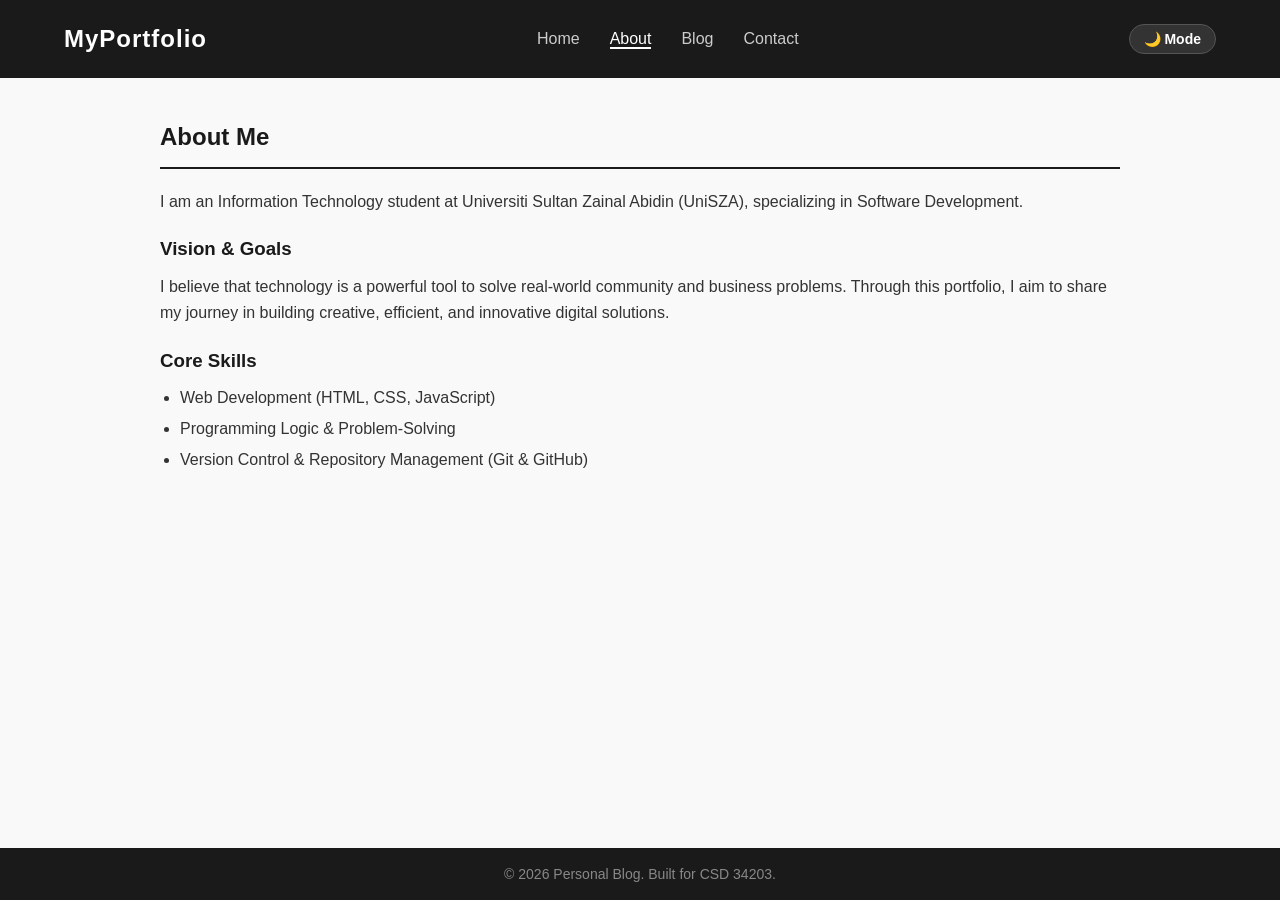
==== about.html @ 5fb0057e "Align about page theme toggle button ID with dynamic data-theme logic" ====
<!DOCTYPE html>
<html lang="en">
<head>
    <meta charset="UTF-8">
    <meta name="viewport" content="width=device-width, initial-scale=1.0">
    <title>About Me | Personal Blog</title>
    <link rel="stylesheet" href="style.css">
</head>
<body>

    <header>
        <nav class="navbar">
            <div class="logo">MyPortfolio</div>
            <ul class="nav-links">
                <li><a href="index.html">Home</a></li>
                <li><a href="about.html" class="active">About</a></li>
                <li><a href="blog.html">Blog</a></li>
                <li><a href="contact.html">Contact</a></li>
            </ul>
            <button id="theme-toggle" class="toggle-btn" aria-label="Toggle Dark Mode">🌙 Mode</button>
        </nav>
    </header>

    <main class="container">
        <section class="about-section">
            <h2>About Me</h2>
            <p>I am an Information Technology student at Universiti Sultan Zainal Abidin (UniSZA), specializing in Software Development.</p>
            
            <h3>Vision & Goals</h3>
            <p>I believe that technology is a powerful tool to solve real-world community and business problems. Through this portfolio, I aim to share my journey in building creative, efficient, and innovative digital solutions.</p>

            <h3>Core Skills</h3>
            <ul class="skills-list">
                <li>Web Development (HTML, CSS, JavaScript)</li>
                <li>Programming Logic & Problem-Solving</li>
                <li>Version Control & Repository Management (Git & GitHub)</li>
            </ul>
        </section>
    </main>

    <footer>
        <p>&copy; 2026 Personal Blog. Built for CSD 34203.</p>
    </footer>

    <script src="script.js"></script>
</body>
</html>
---- style.css ----
/* ==========================================
   0. TETAPAN UNTUK STRUKTUR TEMA (DATA-THEME)
   ========================================== */
:root {
    --bg-color: #f9f9f9;
    --text-color: #333333;
    --card-bg: #ffffff;
    --heading-color: #1a1a1a;
    --border-color: #1a1a1a;
}

/* Penukaran warna apabila data-theme="dark" aktif */
[data-theme="dark"] {
    --bg-color: #121212;
    --text-color: #e0e0e0;
    --card-bg: #1e1e1e;
    --heading-color: #ffffff;
    --border-color: #ffffff;
}

/* ==========================================
   1. UNIVERSAL & BASE STYLES
   ========================================== */
* {
    margin: 0;
    padding: 0;
    box-sizing: border-box;
    font-family: 'Segoe UI', Tahoma, Geneva, Verdana, sans-serif;
}

body {
    background-color: var(--bg-color);
    color: var(--text-color);
    line-height: 1.6;
    transition: background-color 0.3s, color 0.3s;
}

/* ==========================================
   2. NAVIGATION BAR
   ========================================== */
.navbar {
    display: flex;
    justify-content: space-between;
    align-items: center;
    background-color: #1a1a1a;
    padding: 20px 5%;
    color: white;
}

.navbar .logo {
    font-size: 24px;
    font-weight: bold;
    letter-spacing: 1px;
}

.nav-links {
    list-style: none;
    display: flex;
    align-items: center;
}

.nav-links li {
    margin: 0 15px;
}

.nav-links a {
    color: #ccc;
    text-decoration: none;
    font-size: 16px;
    transition: color 0.3s;
}

.nav-links a:hover, .nav-links a.active {
    color: #ffffff;
    border-bottom: 2px solid #ffffff;
}

/* Gaya Butang Toggle Pilihan Anda */
.toggle-btn {
    background: #333;
    color: #fff;
    border: 1px solid #555;
    padding: 6px 14px;
    border-radius: 20px;
    cursor: pointer;
    font-size: 14px;
    font-weight: 600;
    transition: all 0.3s ease;
}

[data-theme="dark"] .toggle-btn {
    background: #ffffff;
    color: #1a1a1a;
    border-color: #ffffff;
}

/* ==========================================
   3. HERO SECTION (HOME PAGE)
   ========================================== */
.hero-section {
    height: 80vh;
    display: flex;
    justify-content: center;
    align-items: center;
    text-align: center;
    background: linear-gradient(rgba(0,0,0,0.5), rgba(0,0,0,0.5)), url('images/background.png') no-repeat center center/cover;
    color: white;
    padding: 0 20px;
}

.hero-content h1 {
    font-size: 40px;
    margin-bottom: 20px;
}

.hero-content p {
    font-size: 18px;
    margin-bottom: 30px;
}

.btn {
    display: inline-block;
    background-color: #ffffff;
    color: #1a1a1a;
    padding: 10px 25px;
    text-decoration: none;
    font-weight: bold;
    border-radius: 5px;
    transition: background 0.3s;
}

.btn:hover {
    background-color: #ddd;
}

/* ==========================================
   4. GENERAL CONTENT LAYOUT (About, Blog, Contact)
   ========================================== */
.container {
    max-width: 1000px;
    margin: 40px auto;
    padding: 0 20px 120px 20px;
}

h2 {
    margin-bottom: 20px;
    color: var(--heading-color);
    border-bottom: 2px solid var(--border-color);
    padding-bottom: 10px;
    transition: border-color 0.3s, color 0.3s;
}

h3 {
    margin: 20px 0 10px 0;
    color: var(--heading-color);
}

/* Gaya Halaman About */
.skills-list {
    margin-left: 20px;
    margin-top: 10px;
}

.skills-list li {
    margin-bottom: 5px;
}

/* Gaya Halaman Blog */
.blog-grid {
    display: grid;
    grid-template-columns: repeat(auto-fit, minmax(300px, 1fr));
    gap: 20px;
    margin-top: 20px;
}

.blog-card {
    background: var(--card-bg);
    padding: 20px;
    border-radius: 8px;
    box-shadow: 0 2px 5px rgba(0,0,0,0.1);
    transition: background-color 0.3s;
}

.blog-card .date {
    font-size: 12px;
    color: #888;
    margin-bottom: 10px;
}

/* Gaya Halaman Contact */
.contact-form {
    background: var(--card-bg);
    padding: 30px;
    border-radius: 8px;
    box-shadow: 0 2px 5px rgba(0,0,0,0.1);
    margin-top: 20px;
    transition: background-color 0.3s;
}

.form-group {
    margin-bottom: 15px;
}

.form-group label {
    display: block;
    margin-bottom: 5px;
    font-weight: bold;
    color: var(--text-color);
}

.form-group input, .form-group textarea {
    width: 100%;
    padding: 10px;
    border: 1px solid #ccc;
    border-radius: 4px;
    background-color: var(--bg-color);
    color: var(--text-color);
    transition: background-color 0.3s, color 0.3s;
}

.submit-btn {
    background-color: #1a1a1a;
    color: white;
    padding: 10px 20px;
    border: none;
    border-radius: 4px;
    cursor: pointer;
    font-weight: bold;
    transition: background 0.3s;
}

[data-theme="dark"] .submit-btn {
    background-color: #ffffff;
    color: #1a1a1a;
}

.submit-btn:hover {
    background-color: #333;
}

[data-theme="dark"] .submit-btn:hover {
    background-color: #ddd;
}

/* ==========================================
   5. FOOTER STYLES
   ========================================== */
footer {
    background-color: #1a1a1a;
    color: #888;
    text-align: center;
    padding: 15px;
    font-size: 14px;
    position: fixed;
    bottom: 0;
    width: 100%;
}

/* ==========================================
   6. MOBILE RESPONSIVE MEDIA QUERIES
   ========================================== */
@media (max-width: 768px) {
    .navbar {
        flex-direction: column;
        padding: 15px 20px;
    }

    .navbar .logo {
        margin-bottom: 12px;
    }

    .nav-links {
        width: 100%;
        justify-content: space-around;
        padding-left: 0;
        margin-bottom: 12px;
    }

    .nav-links li {
        margin: 0;
    }

    .hero-content h1 {
        font-size: 28px;
    }

    .hero-content p {
        font-size: 15px;
    }
    
    footer {
        position: relative;
        margin-top: 40px;
    }
    
    .container {
        padding-bottom: 40px;
        margin: 20px auto;
    }
}
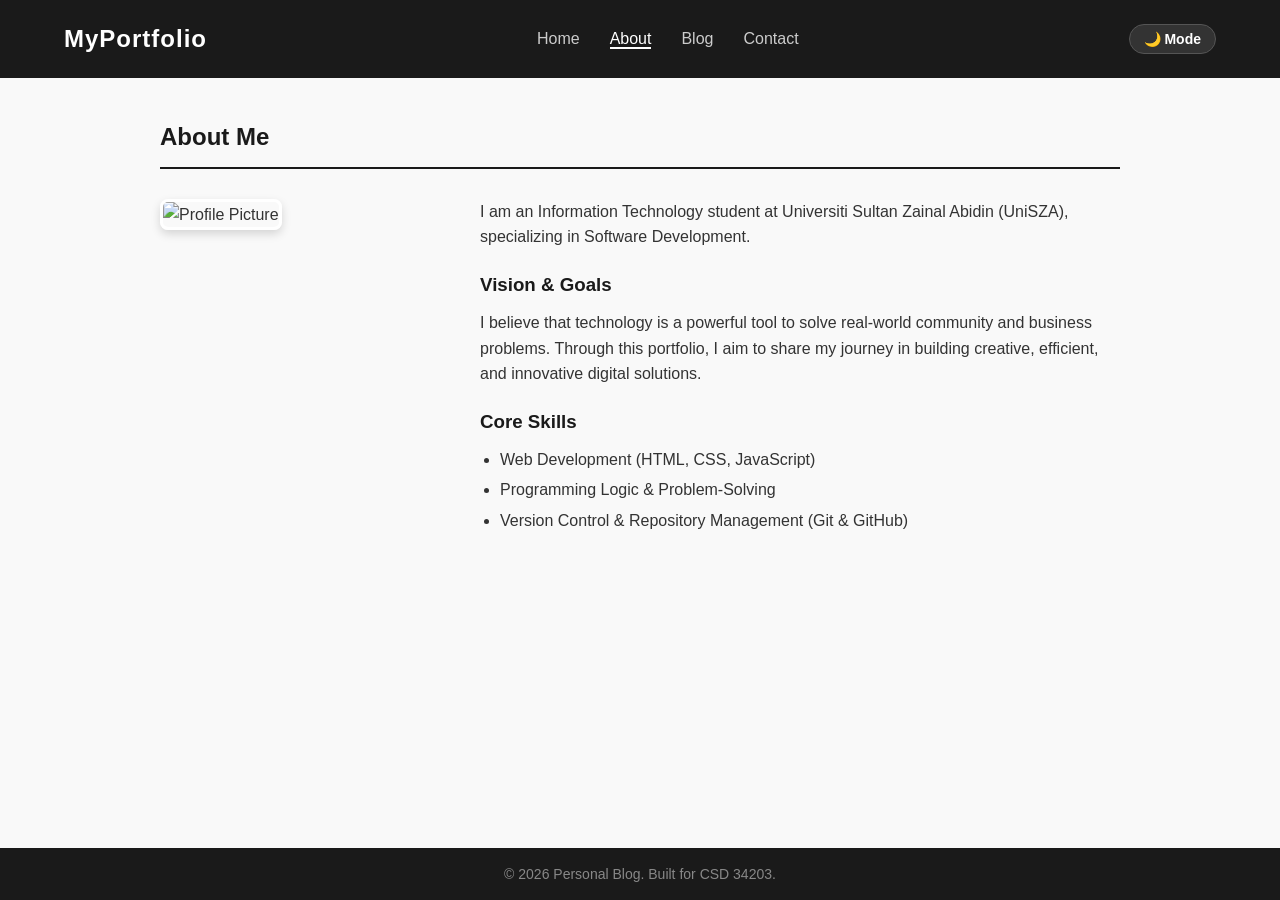
==== commit 611085cc: "update" ====
--- a/about.html
+++ b/about.html
@@ -24,17 +24,28 @@
     <main class="container">
         <section class="about-section">
             <h2>About Me</h2>
-            <p>I am an Information Technology student at Universiti Sultan Zainal Abidin (UniSZA), specializing in Software Development.</p>
             
-            <h3>Vision & Goals</h3>
-            <p>I believe that technology is a powerful tool to solve real-world community and business problems. Through this portfolio, I aim to share my journey in building creative, efficient, and innovative digital solutions.</p>
+            <div class="about-content-wrapper">
+                
+                <div class="about-profile-pic">
+                    <img src="images/profile.png" alt="Profile Picture">
+                </div>
+                
+                <div class="about-text">
+                    <p>I am an Information Technology student at Universiti Sultan Zainal Abidin (UniSZA), specializing in Software Development.</p>
+                    
+                    <h3>Vision & Goals</h3>
+                    <p>I believe that technology is a powerful tool to solve real-world community and business problems. Through this portfolio, I aim to share my journey in building creative, efficient, and innovative digital solutions.</p>
 
-            <h3>Core Skills</h3>
-            <ul class="skills-list">
-                <li>Web Development (HTML, CSS, JavaScript)</li>
-                <li>Programming Logic & Problem-Solving</li>
-                <li>Version Control & Repository Management (Git & GitHub)</li>
-            </ul>
+                    <h3>Core Skills</h3>
+                    <ul class="skills-list">
+                        <li>Web Development (HTML, CSS, JavaScript)</li>
+                        <li>Programming Logic & Problem-Solving</li>
+                        <li>Version Control & Repository Management (Git & GitHub)</li>
+                    </ul>
+                </div>
+                
+            </div>
         </section>
     </main>
 
--- a/style.css
+++ b/style.css
@@ -75,7 +75,7 @@
     border-bottom: 2px solid #ffffff;
 }
 
-/* Gaya Butang Toggle Pilihan Anda */
+/* Gaya Butang Toggle */
 .toggle-btn {
     background: #333;
     color: #fff;
@@ -155,7 +155,37 @@
     color: var(--heading-color);
 }
 
-/* Gaya Halaman About */
+/* KEMAS KINI: Gaya Halaman About (Susunan Flexbox & Gambar) */
+.about-content-wrapper {
+    display: flex;
+    gap: 40px;
+    align-items: flex-start;
+    margin-top: 30px;
+}
+
+.about-profile-pic {
+    flex: 1;
+    max-width: 280px;
+}
+
+.about-profile-pic img {
+    width: 100%;
+    height: auto;
+    border-radius: 8px;
+    box-shadow: 0 4px 10px rgba(0,0,0,0.15);
+    border: 3px solid var(--card-bg); /* Bingkai bertukar mengikut tema */
+    object-fit: cover;
+    transition: transform 0.3s ease, border-color 0.3s;
+}
+
+.about-profile-pic img:hover {
+    transform: scale(1.02);
+}
+
+.about-text {
+    flex: 2;
+}
+
 .skills-list {
     margin-left: 20px;
     margin-top: 10px;
@@ -262,39 +292,4 @@
 @media (max-width: 768px) {
     .navbar {
         flex-direction: column;
-        padding: 15px 20px;
-    }
-
-    .navbar .logo {
-        margin-bottom: 12px;
-    }
-
-    .nav-links {
-        width: 100%;
-        justify-content: space-around;
-        padding-left: 0;
-        margin-bottom: 12px;
-    }
-
-    .nav-links li {
-        margin: 0;
-    }
-
-    .hero-content h1 {
-        font-size: 28px;
-    }
-
-    .hero-content p {
-        font-size: 15px;
-    }
-    
-    footer {
-        position: relative;
-        margin-top: 40px;
-    }
-    
-    .container {
-        padding-bottom: 40px;
-        margin: 20px auto;
-    }
-}+        padding: 15px
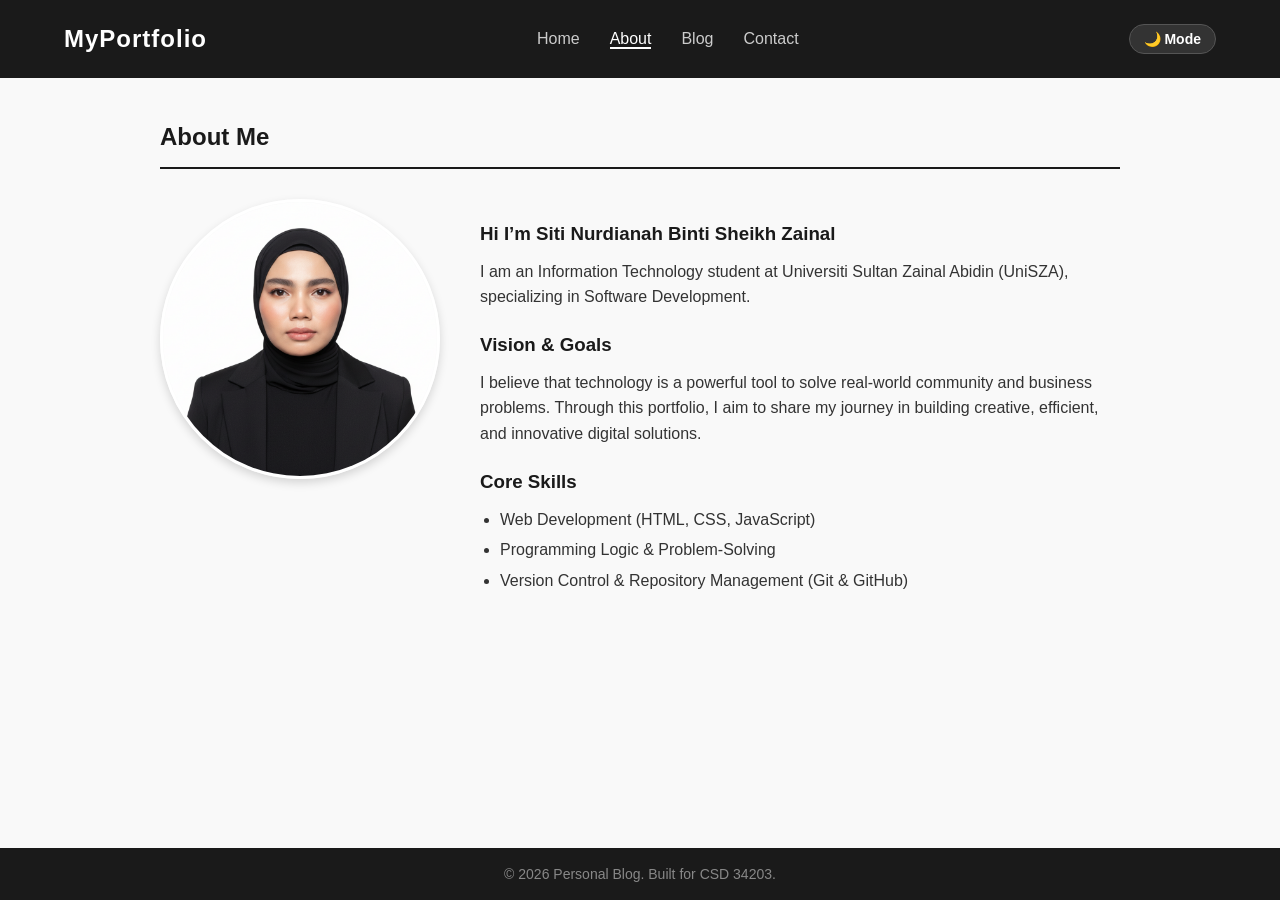
==== commit 734bfde8: "update about" ====
--- a/about.html
+++ b/about.html
@@ -32,6 +32,7 @@
                 </div>
                 
                 <div class="about-text">
+                    <h3>Hi  I’m Siti Nurdianah Binti Sheikh Zainal</h3>
                     <p>I am an Information Technology student at Universiti Sultan Zainal Abidin (UniSZA), specializing in Software Development.</p>
                     
                     <h3>Vision & Goals</h3>
--- a/style.css
+++ b/style.css
@@ -155,7 +155,7 @@
     color: var(--heading-color);
 }
 
-/* KEMAS KINI: Gaya Halaman About (Susunan Flexbox & Gambar) */
+/* KEMAS KINI: Gaya Halaman About (Susunan Flexbox & Gambar Bulat) */
 .about-content-wrapper {
     display: flex;
     gap: 40px;
@@ -170,11 +170,11 @@
 
 .about-profile-pic img {
     width: 100%;
-    height: auto;
-    border-radius: 8px;
+    aspect-ratio: 1 / 1; /* Mengekalkan nisbah kotak sekata */
+    border-radius: 50%;   /* Mengubah imej menjadi bentuk bulatan (Circle) */
     box-shadow: 0 4px 10px rgba(0,0,0,0.15);
-    border: 3px solid var(--card-bg); /* Bingkai bertukar mengikut tema */
-    object-fit: cover;
+    border: 3px solid var(--card-bg); /* Bingkai dinamik mengikut tema */
+    object-fit: cover;   /* Mengelakkan gambar muka menjadi penyek */
     transition: transform 0.3s ease, border-color 0.3s;
 }
 
@@ -287,9 +287,58 @@
 }
 
 /* ==========================================
-   6. MOBILE RESPONSIVE MEDIA QUERIES
+   6. MOBILE RESPONSIVE MEDIA QUERIES (DIBAIKI)
    ========================================== */
 @media (max-width: 768px) {
     .navbar {
         flex-direction: column;
-        padding: 15px+        padding: 15px 20px;
+    }
+
+    .navbar .logo {
+        margin-bottom: 12px;
+    }
+
+    .nav-links {
+        width: 100%;
+        justify-content: space-around;
+        padding-left: 0;
+        margin-bottom: 12px;
+    }
+
+    .nav-links li {
+        margin: 0;
+    }
+
+    .about-content-wrapper {
+        flex-direction: column;
+        align-items: center;
+        gap: 20px;
+    }
+
+    .about-profile-pic {
+        max-width: 220px;
+    }
+
+    .about-text {
+        width: 100%;
+    }
+
+    .hero-content h1 {
+        font-size: 28px;
+    }
+
+    .hero-content p {
+        font-size: 15px;
+    }
+    
+    footer {
+        position: relative;
+        margin-top: 40px;
+    }
+    
+    .container {
+        padding-bottom: 40px;
+        margin: 20px auto;
+    }
+}
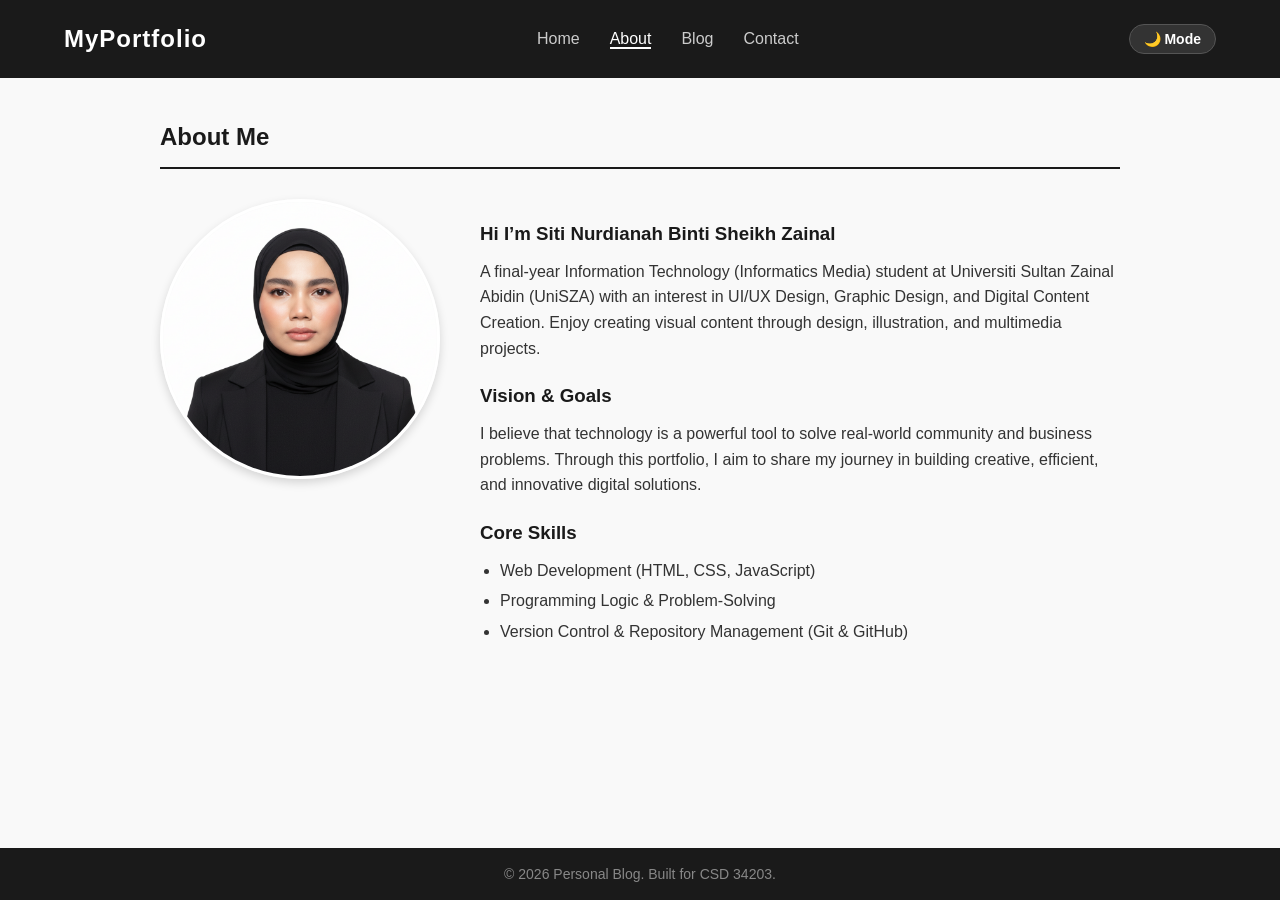
==== commit e88cef85: "new" ====
--- a/about.html
+++ b/about.html
@@ -33,7 +33,7 @@
                 
                 <div class="about-text">
                     <h3>Hi  I’m Siti Nurdianah Binti Sheikh Zainal</h3>
-                    <p>I am an Information Technology student at Universiti Sultan Zainal Abidin (UniSZA), specializing in Software Development.</p>
+                    <p>A final-year Information Technology (Informatics Media) student at Universiti Sultan Zainal Abidin (UniSZA) with an interest in UI/UX Design, Graphic Design, and Digital Content Creation. Enjoy creating visual content through design, illustration, and multimedia projects.</p>
                     
                     <h3>Vision & Goals</h3>
                     <p>I believe that technology is a powerful tool to solve real-world community and business problems. Through this portfolio, I aim to share my journey in building creative, efficient, and innovative digital solutions.</p>
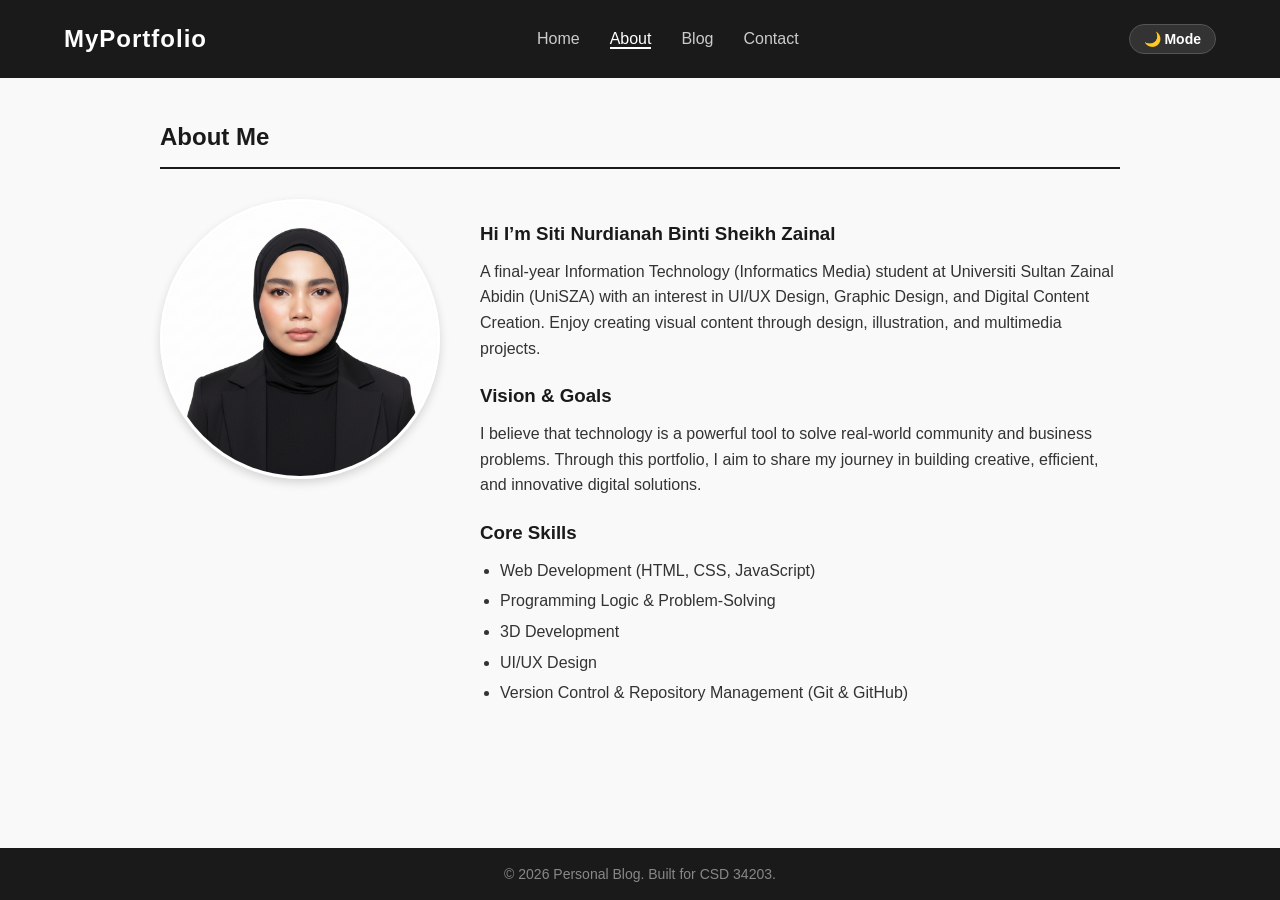
==== commit f1f2c920: "update" ====
--- a/about.html
+++ b/about.html
@@ -42,6 +42,8 @@
                     <ul class="skills-list">
                         <li>Web Development (HTML, CSS, JavaScript)</li>
                         <li>Programming Logic & Problem-Solving</li>
+                        <li>3D Development</li>
+                        <li>UI/UX Design</li>
                         <li>Version Control & Repository Management (Git & GitHub)</li>
                     </ul>
                 </div>
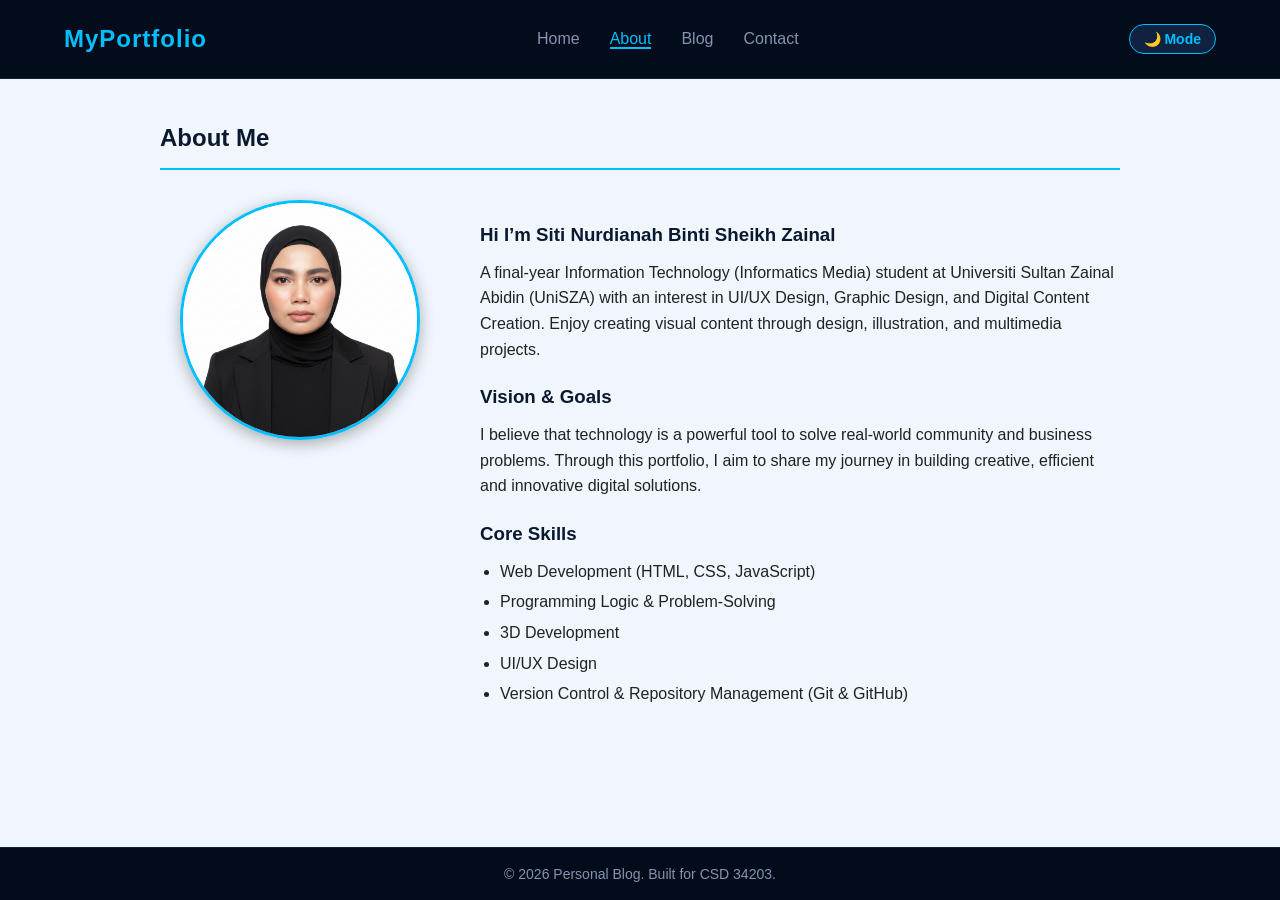
==== commit cea33bbb: "update coding" ====
--- a/about.html
+++ b/about.html
@@ -36,7 +36,7 @@
                     <p>A final-year Information Technology (Informatics Media) student at Universiti Sultan Zainal Abidin (UniSZA) with an interest in UI/UX Design, Graphic Design, and Digital Content Creation. Enjoy creating visual content through design, illustration, and multimedia projects.</p>
                     
                     <h3>Vision & Goals</h3>
-                    <p>I believe that technology is a powerful tool to solve real-world community and business problems. Through this portfolio, I aim to share my journey in building creative, efficient, and innovative digital solutions.</p>
+                    <p>I believe that technology is a powerful tool to solve real-world community and business problems. Through this portfolio, I aim to share my journey in building creative, efficient and innovative digital solutions.</p>
 
                     <h3>Core Skills</h3>
                     <ul class="skills-list">
--- a/style.css
+++ b/style.css
@@ -2,20 +2,21 @@
    0. TETAPAN UNTUK STRUKTUR TEMA (DATA-THEME)
    ========================================== */
 :root {
-    --bg-color: #f9f9f9;
-    --text-color: #333333;
+    /* DEFAULT (LIGHT MODE) - Ditukar kepada gandingan Sky Blue & Terang */
+    --bg-color: #f0f6fc;
+    --text-color: #1f2328;
     --card-bg: #ffffff;
-    --heading-color: #1a1a1a;
-    --border-color: #1a1a1a;
-}
-
-/* Penukaran warna apabila data-theme="dark" aktif */
+    --heading-color: #0a192f;
+    --border-color: #00bfff;
+}
+
+/* Penukaran warna apabila data-theme="dark" aktif (DARK BLUE & SKY BLUE) */
 [data-theme="dark"] {
-    --bg-color: #121212;
-    --text-color: #e0e0e0;
-    --card-bg: #1e1e1e;
-    --heading-color: #ffffff;
-    --border-color: #ffffff;
+    --bg-color: #0a192f;       /* Biru Gelap (Deep Navy) */
+    --text-color: #e2e8f0;     /* Putih lembut kebiruan */
+    --card-bg: #112240;        /* Biru Sederhana untuk kad & borang */
+    --heading-color: #ffffff;  /* Putih bersih */
+    --border-color: #00bfff;   /* Sky Blue */
 }
 
 /* ==========================================
@@ -36,21 +37,23 @@
 }
 
 /* ==========================================
-   2. NAVIGATION BAR
+   2. NAVIGATION BAR (Kini Berlatarkan Biru Sangat Gelap)
    ========================================== */
 .navbar {
     display: flex;
     justify-content: space-between;
     align-items: center;
-    background-color: #1a1a1a;
+    background-color: #020c1b; /* Biru Tersangat Gelap */
     padding: 20px 5%;
     color: white;
+    border-bottom: 1px solid #112240;
 }
 
 .navbar .logo {
     font-size: 24px;
     font-weight: bold;
     letter-spacing: 1px;
+    color: #00bfff; /* Logo sentiasa Sky Blue */
 }
 
 .nav-links {
@@ -64,22 +67,22 @@
 }
 
 .nav-links a {
-    color: #ccc;
+    color: #8892b0;
     text-decoration: none;
     font-size: 16px;
     transition: color 0.3s;
 }
 
 .nav-links a:hover, .nav-links a.active {
-    color: #ffffff;
-    border-bottom: 2px solid #ffffff;
+    color: #00bfff; /* Hover bertukar ke Sky Blue */
+    border-bottom: 2px solid #00bfff;
 }
 
 /* Gaya Butang Toggle */
 .toggle-btn {
-    background: #333;
-    color: #fff;
-    border: 1px solid #555;
+    background: #112240;
+    color: #00bfff;
+    border: 1px solid #00bfff;
     padding: 6px 14px;
     border-radius: 20px;
     cursor: pointer;
@@ -89,9 +92,9 @@
 }
 
 [data-theme="dark"] .toggle-btn {
-    background: #ffffff;
-    color: #1a1a1a;
-    border-color: #ffffff;
+    background: #00bfff;
+    color: #020c1b;
+    border-color: #00bfff;
 }
 
 /* ==========================================
@@ -103,7 +106,7 @@
     justify-content: center;
     align-items: center;
     text-align: center;
-    background: linear-gradient(rgba(0,0,0,0.5), rgba(0,0,0,0.5)), url('images/background.png') no-repeat center center/cover;
+    background: linear-gradient(rgba(2, 12, 27, 0.7), rgba(10, 25, 47, 0.7)), url('images/background.png') no-repeat center center/cover;
     color: white;
     padding: 0 20px;
 }
@@ -111,17 +114,19 @@
 .hero-content h1 {
     font-size: 40px;
     margin-bottom: 20px;
+    color: #ffffff;
 }
 
 .hero-content p {
     font-size: 18px;
     margin-bottom: 30px;
+    color: #8892b0;
 }
 
 .btn {
     display: inline-block;
-    background-color: #ffffff;
-    color: #1a1a1a;
+    background-color: #00bfff; /* Butang Utama Sky Blue */
+    color: #020c1b;
     padding: 10px 25px;
     text-decoration: none;
     font-weight: bold;
@@ -130,7 +135,7 @@
 }
 
 .btn:hover {
-    background-color: #ddd;
+    background-color: #90e0ef; /* Sky Blue lebih cair semasa hover */
 }
 
 /* ==========================================
@@ -155,7 +160,7 @@
     color: var(--heading-color);
 }
 
-/* KEMAS KINI: Gaya Halaman About (Susunan Flexbox & Gambar Bulat) */
+/* Gaya Halaman About */
 .about-content-wrapper {
     display: flex;
     gap: 40px;
@@ -169,17 +174,19 @@
 }
 
 .about-profile-pic img {
-    width: 100%;
-    aspect-ratio: 1 / 1; /* Mengekalkan nisbah kotak sekata */
-    border-radius: 50%;   /* Mengubah imej menjadi bentuk bulatan (Circle) */
-    box-shadow: 0 4px 10px rgba(0,0,0,0.15);
-    border: 3px solid var(--card-bg); /* Bingkai dinamik mengikut tema */
-    object-fit: cover;   /* Mengelakkan gambar muka menjadi penyek */
+    width: 240px;          
+    height: 240px;         
+    border-radius: 50%;    
+    display: block;
+    margin: 0 auto;        
+    box-shadow: 0 4px 15px rgba(0, 0, 0, 0.3);
+    border: 3px solid var(--border-color); /* Sempadan Bulatan Menggunakan Sky Blue */
+    object-fit: cover;     
     transition: transform 0.3s ease, border-color 0.3s;
 }
 
 .about-profile-pic img:hover {
-    transform: scale(1.02);
+    transform: scale(1.04);
 }
 
 .about-text {
@@ -195,34 +202,291 @@
     margin-bottom: 5px;
 }
 
-/* Gaya Halaman Blog */
+/* ==========================================
+   GAYA HALAMAN BLOG (ACCORDION REKA BENTUK DARK BLUE & SKY BLUE)
+   ========================================== */
+
+/* Struktur Utama Kotak Accordion */
+.portfolio-accordion {
+    background: #112240; /* Sesuai dengan var(--card-bg) dalam Dark Mode */
+    border: 1px solid #233554;
+    border-radius: 8px;
+    margin-bottom: 20px;
+    overflow: hidden;
+    color: #ffffff;
+    box-shadow: 0 4px 15px rgba(0, 0, 0, 0.2);
+}
+
+/* Menghilangkan penanda segi tiga asal HTML */
+.portfolio-accordion summary::-webkit-details-marker {
+    display: none;
+}
+.portfolio-accordion summary {
+    list-style: none;
+}
+
+/* Bahagian Atas Kategori Accordion */
+.accordion-header {
+    display: flex;
+    justify-content: space-between;
+    align-items: center;
+    padding: 22px 30px;
+    cursor: pointer;
+    user-select: none;
+    transition: background 0.3s;
+}
+
+.accordion-header:hover {
+    background: #1d335c; /* Biru sedikit terang semasa hover header */
+}
+
+.header-info h3 {
+    margin: 2px 0 !important;
+    font-size: 22px;
+    color: #ffffff !important;
+}
+
+/* Kekal dalam warna Sky Blue (#00bfff) */
+.category-tag {
+    font-size: 11px;
+    letter-spacing: 1.5px;
+    color: #00bfff; 
+    font-weight: bold;
+    text-transform: uppercase;
+}
+
+.click-hint {
+    font-size: 12px;
+    color: #8892b0;
+    margin: 0;
+}
+
+/* Anak panah kekal warna Sky Blue (#00bfff) */
+.arrow-icon {
+    font-size: 14px;
+    color: #00bfff; 
+    transition: transform 0.3s ease;
+}
+
+/* Animasi pusingan anak panah apabila accordion dibuka */
+.portfolio-accordion[open] .arrow-icon {
+    transform: rotate(180deg);
+}
+
+/* Ruangan Kandungan Grid Kad di dalam Accordion */
+.accordion-content {
+    padding: 0 25px 35px 25px;
+    background: #0a192f; /* Berlatarkan Dark Blue Tulen */
+    border-top: 1px solid #233554;
+}
+
 .blog-grid {
     display: grid;
-    grid-template-columns: repeat(auto-fit, minmax(300px, 1fr));
-    gap: 20px;
+    grid-template-columns: repeat(auto-fit, minmax(280px, 1fr));
+    gap: 25px;
+    margin-top: 25px;
+}
+
+/* Reka Bentuk Kad Portfolio Bersama Gambar */
+.blog-card {
+    background: #112240 !important; /* Kad bertukar kepada navy munasabah */
+    border-radius: 8px; 
+    overflow: hidden;
+    box-shadow: 0 4px 10px rgba(0,0,0,0.3);
+    border: 1px solid #233554;
+    display: flex;
+    flex-direction: column;
+    padding: 0 !important; 
+    transition: transform 0.3s ease, box-shadow 0.3s ease !important;
+}
+
+.blog-card:hover {
+    transform: translateY(-5px);
+    box-shadow: 0 8px 20px rgba(0, 191, 255, 0.2); /* Bayang lembut Sky Blue */
+}
+
+/* Kontainer Penampung Imej Kad */
+.card-image {
+    width: 100%;
+    height: 180px; 
+    overflow: hidden;
+    background: #020c1b;
+    border-bottom: 1px solid #233554;
+}
+
+.card-image img {
+    width: 100%;
+    height: 100%;
+    object-fit: cover; 
+    transition: transform 0.5s ease;
+}
+
+.blog-card:hover .card-image img {
+    transform: scale(1.06); 
+}
+
+/* Ruangan Teks Kad */
+.card-text {
+    padding: 18px;
+    display: flex;
+    flex-direction: column;
+    flex-grow: 1;
+}
+
+.card-text h3 {
+    font-size: 16px !important;
+    margin: 0 0 8px 0 !important;
+    color: #ffffff !important;
+}
+
+.card-text .date {
+    font-size: 11px;
+    color: #8892b0;
+    margin-bottom: 10px;
+}
+
+.card-text p {
+    font-size: 13px;
+    color: #ccd6f6;
+    line-height: 1.5;
+}
+
+/* ==========================================
+   GAYA INTERFAS BUTANG VIDEO (WATCH BUTTON)
+   ========================================== */
+.watch-btn {
+    display: inline-flex;
+    align-items: center;
+    gap: 8px;
+    padding: 10px 20px;
+    border: 2px solid #00bfff !important; /* Kemasan sempadan Sky Blue */
+    color: #00bfff !important;            /* Tulisan warna Sky Blue */
+    background: transparent;
+    border-radius: 6px;
+    text-decoration: none;
+    font-weight: bold;
+    font-size: 14px;
+    transition: all 0.3s ease;
+    cursor: pointer;
+    margin-top: auto; /* Memastikan butang rapat ke bawah kad jika ada flex */
+    width: max-content;
+}
+
+.watch-btn:hover {
+    background-color: #00bfff !important;  /* Latar penuh Sky Blue bila dipicit */
+    color: #0a192f !important;            /* Tulisan bertukar jadi Dark Blue */
+}
+
+.watch-btn svg {
+    fill: currentColor; /* Warna ikon SVG akan mengikut warna tulisan secara automatik */
+}
+
+/* ==========================================
+   KEMAS KINI KHAS: PORTFOLIO PRODUKSI 3D (IMEJ & VIDEO BERSAME)
+   ========================================== */
+
+/* Kontainer Imej Kolaj / Model 3D */
+.card-image-prod {
+    width: 100%;
+    height: 180px;
+    overflow: hidden;
+    background: #020c1b;
+    border-bottom: 1px solid #233554;
+}
+
+.card-image-prod img {
+    width: 100%;
+    height: 100%;
+    object-fit: cover;
+}
+
+/* Kontainer Responsif Pemain Video YouTube 16:9 di dalam Grid Kad */
+.card-video-container {
+    position: relative;
+    width: 100%;
+    height: 180px;
+    background: #000;
+    border-bottom: 1px solid #233554;
+}
+
+.card-video-container iframe {
+    position: absolute;
+    top: 0;
+    left: 0;
+    width: 100%;
+    height: 100%;
+    border: none;
+}
+
+/* Butang Tambahan: View in Canva Site */
+.canva-btn {
+    display: inline-flex;
+    align-items: center;
+    gap: 8px;
+    background-color: transparent;
+    color: #00bfff;
+    border: 1px solid #00bfff;
+    padding: 8px 16px;
+    font-size: 13px;
+    font-weight: bold;
+    text-decoration: none;
+    border-radius: 4px;
     margin-top: 20px;
-}
-
-.blog-card {
-    background: var(--card-bg);
-    padding: 20px;
-    border-radius: 8px;
-    box-shadow: 0 2px 5px rgba(0,0,0,0.1);
-    transition: background-color 0.3s;
-}
-
-.blog-card .date {
-    font-size: 12px;
-    color: #888;
-    margin-bottom: 10px;
-}
-
-/* Gaya Halaman Contact */
+    transition: all 0.3s ease;
+    width: max-content;
+}
+
+.canva-btn:hover {
+    background-color: #00bfff;
+    color: #0a192f;
+}
+
+/* Penyelarasan Automatik Warna Tema Terang Sekiranya Dinyahaktif */
+[data-theme="light"] .portfolio-accordion {
+    background: #ffffff;
+    border-color: #ddd;
+    color: #1a1a1a;
+}
+[data-theme="light"] .accordion-header:hover {
+    background: #f5f5f5;
+}
+[data-theme="light"] .accordion-content {
+    background: #fafafa;
+    border-top-color: #eee;
+}
+[data-theme="light"] .header-info h3, 
+[data-theme="light"] .card-text h3 {
+    color: #0a192f !important;
+}
+[data-theme="light"] .blog-card {
+    background: #ffffff !important;
+    border-color: #ddd;
+}
+[data-theme="light"] .card-text p {
+    color: #555;
+}
+[data-theme="light"] .category-tag,
+[data-theme="light"] .arrow-icon {
+    color: #0077cc !important; 
+}
+[data-theme="light"] .canva-btn {
+    color: #0077cc;
+    border-color: #0077cc;
+}
+[data-theme="light"] .canva-btn:hover {
+    background-color: #0077cc;
+    color: #ffffff;
+}
+
+/* ==========================================
+   GAYA HALAMAN CONTACT
+   ========================================== */
 .contact-form {
     background: var(--card-bg);
     padding: 30px;
     border-radius: 8px;
-    box-shadow: 0 2px 5px rgba(0,0,0,0.1);
+    box-shadow: 0 4px 15px rgba(0,0,0,0.2);
+    border: 1px solid #233554;
     margin-top: 20px;
     transition: background-color 0.3s;
 }
@@ -241,16 +505,23 @@
 .form-group input, .form-group textarea {
     width: 100%;
     padding: 10px;
-    border: 1px solid #ccc;
+    border: 1px solid #233554;
     border-radius: 4px;
     background-color: var(--bg-color);
     color: var(--text-color);
     transition: background-color 0.3s, color 0.3s;
 }
 
+/* Fokus input kotak form bercahaya Sky Blue */
+.form-group input:focus, .form-group textarea:focus {
+    outline: none;
+    border-color: #00bfff;
+    box-shadow: 0 0 8px rgba(0, 191, 255, 0.4);
+}
+
 .submit-btn {
-    background-color: #1a1a1a;
-    color: white;
+    background-color: #00bfff;
+    color: #020c1b;
     padding: 10px 20px;
     border: none;
     border-radius: 4px;
@@ -260,34 +531,35 @@
 }
 
 [data-theme="dark"] .submit-btn {
-    background-color: #ffffff;
-    color: #1a1a1a;
+    background-color: #00bfff;
+    color: #020c1b;
 }
 
 .submit-btn:hover {
-    background-color: #333;
+    background-color: #90e0ef;
 }
 
 [data-theme="dark"] .submit-btn:hover {
-    background-color: #ddd;
+    background-color: #90e0ef;
 }
 
 /* ==========================================
    5. FOOTER STYLES
    ========================================== */
 footer {
-    background-color: #1a1a1a;
-    color: #888;
+    background-color: #020c1b; /* Senada dengan Navbar */
+    color: #8892b0;
     text-align: center;
     padding: 15px;
     font-size: 14px;
     position: fixed;
     bottom: 0;
     width: 100%;
-}
-
-/* ==========================================
-   6. MOBILE RESPONSIVE MEDIA QUERIES (DIBAIKI)
+    border-top: 1px solid #112240;
+}
+
+/* ==========================================
+   6. MOBILE RESPONSIVE MEDIA QUERIES
    ========================================== */
 @media (max-width: 768px) {
     .navbar {
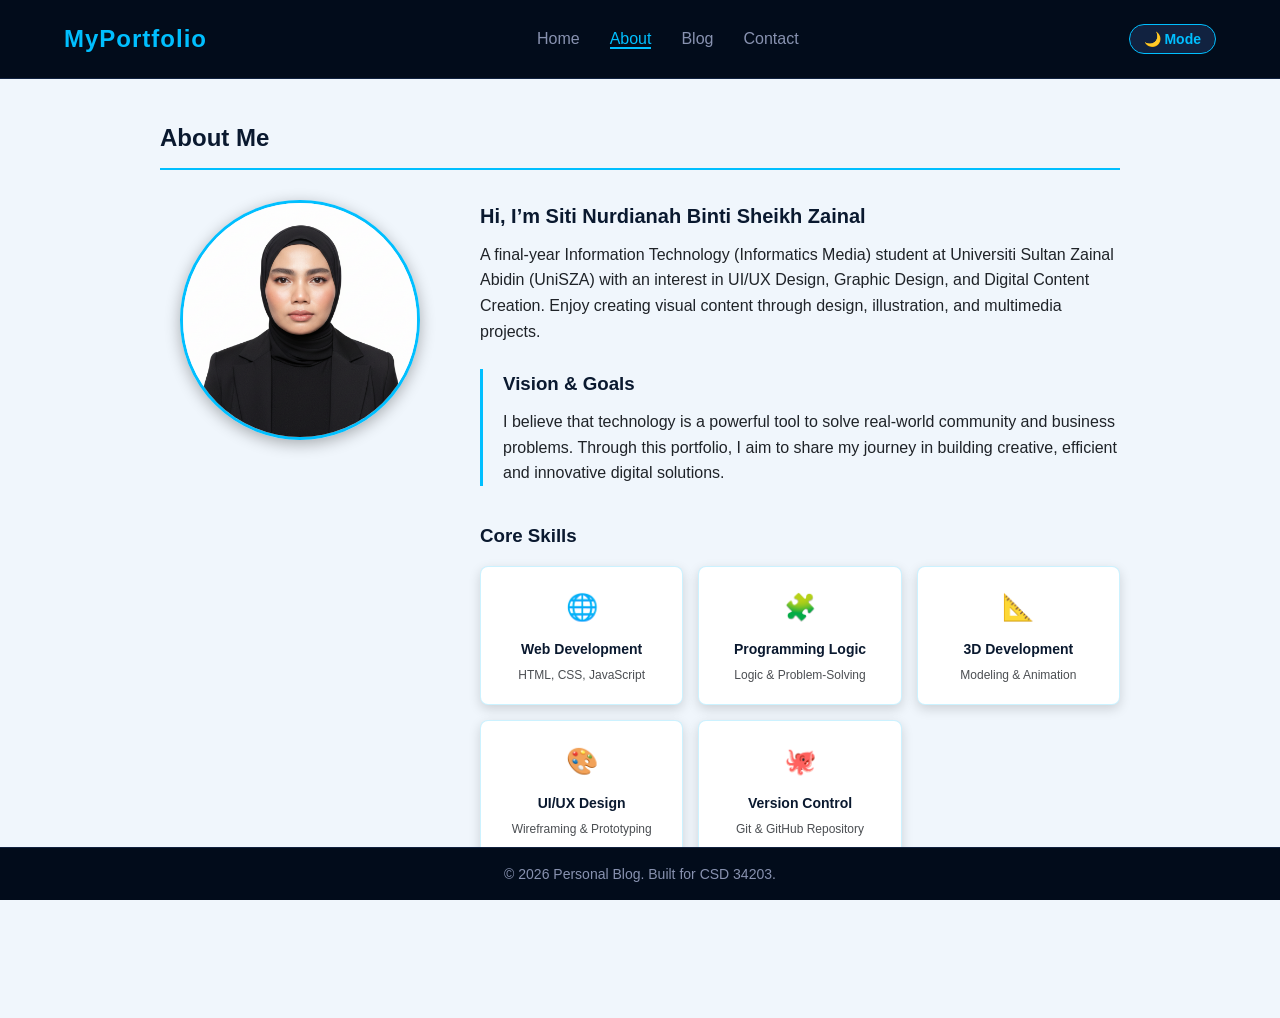
==== commit 38aad27f: "update about" ====
--- a/about.html
+++ b/about.html
@@ -32,20 +32,44 @@
                 </div>
                 
                 <div class="about-text">
-                    <h3>Hi  I’m Siti Nurdianah Binti Sheikh Zainal</h3>
+                    <p class="intro-p">Hi, I’m <strong>Siti Nurdianah Binti Sheikh Zainal</strong></p>
                     <p>A final-year Information Technology (Informatics Media) student at Universiti Sultan Zainal Abidin (UniSZA) with an interest in UI/UX Design, Graphic Design, and Digital Content Creation. Enjoy creating visual content through design, illustration, and multimedia projects.</p>
                     
-                    <h3>Vision & Goals</h3>
-                    <p>I believe that technology is a powerful tool to solve real-world community and business problems. Through this portfolio, I aim to share my journey in building creative, efficient and innovative digital solutions.</p>
+                    <div class="vision-section">
+                        <h3>Vision & Goals</h3>
+                        <p>I believe that technology is a powerful tool to solve real-world community and business problems. Through this portfolio, I aim to share my journey in building creative, efficient and innovative digital solutions.</p>
+                    </div>
 
-                    <h3>Core Skills</h3>
-                    <ul class="skills-list">
-                        <li>Web Development (HTML, CSS, JavaScript)</li>
-                        <li>Programming Logic & Problem-Solving</li>
-                        <li>3D Development</li>
-                        <li>UI/UX Design</li>
-                        <li>Version Control & Repository Management (Git & GitHub)</li>
-                    </ul>
+                    <div class="skills-section">
+                        <h3>Core Skills</h3>
+                        <div class="skills-grid">
+                            <div class="skill-card">
+                                <div class="skill-icon">🌐</div>
+                                <h4>Web Development</h4>
+                                <p>HTML, CSS, JavaScript</p>
+                            </div>
+                            <div class="skill-card">
+                                <div class="skill-icon">🧩</div>
+                                <h4>Programming Logic</h4>
+                                <p>Logic & Problem-Solving</p>
+                            </div>
+                            <div class="skill-card">
+                                <div class="skill-icon">📐</div>
+                                <h4>3D Development</h4>
+                                <p>Modeling & Animation</p>
+                            </div>
+                            <div class="skill-card">
+                                <div class="skill-icon">🎨</div>
+                                <h4>UI/UX Design</h4>
+                                <p>Wireframing & Prototyping</p>
+                            </div>
+                            <div class="skill-card">
+                                <div class="skill-icon">🐙</div>
+                                <h4>Version Control</h4>
+                                <p>Git & GitHub Repository</p>
+                            </div>
+                        </div>
+                    </div>
                 </div>
                 
             </div>
--- a/style.css
+++ b/style.css
@@ -193,13 +193,88 @@
     flex: 2;
 }
 
-.skills-list {
-    margin-left: 20px;
-    margin-top: 10px;
-}
-
-.skills-list li {
-    margin-bottom: 5px;
+/* Kemas Kini Teks Pengenalan Nama */
+.about-text .intro-p {
+    font-size: 20px;
+    font-weight: 600;
+    color: var(--heading-color);
+    margin-bottom: 10px;
+}
+
+.about-text p {
+    margin-bottom: 15px;
+    color: var(--text-color);
+}
+
+/* Gaya Seksyen Vision & Goals (Reka Bentuk Bergaris Tepi) */
+.vision-section {
+    margin-top: 25px;
+    padding-left: 20px;
+    border-left: 3px solid var(--border-color); /* Garis tepi menegak Sky Blue */
+}
+
+.vision-section h3 {
+    margin-top: 0 !important;
+}
+
+/* --- REKA BENTUK GRID KAD KEMAHIRAN (SKILL CARDS) --- */
+.skills-section {
+    margin-top: 35px;
+}
+
+.skills-grid {
+    display: grid;
+    grid-template-columns: repeat(auto-fit, minmax(180px, 1fr));
+    gap: 15px;
+    margin-top: 15px;
+}
+
+.skill-card {
+    background: var(--card-bg);
+    border: 1px solid rgba(0, 191, 255, 0.2); /* Sempadan lembut Sky Blue */
+    border-radius: 8px;
+    padding: 20px 15px;
+    text-align: center;
+    box-shadow: 0 4px 12px rgba(0, 0, 0, 0.15);
+    transition: transform 0.3s ease, box-shadow 0.3s ease, border-color 0.3s;
+}
+
+/* Kesan interaktif (Hover Effect) */
+.skill-card:hover {
+    transform: translateY(-4px);
+    border-color: var(--border-color);
+    box-shadow: 0 6px 15px rgba(0, 191, 255, 0.25); /* Cahaya lembut Sky Blue */
+}
+
+.skill-icon {
+    font-size: 26px;
+    margin-bottom: 10px;
+}
+
+.skill-card h4 {
+    font-size: 14px;
+    color: var(--heading-color);
+    margin-bottom: 6px;
+    font-weight: 600;
+}
+
+.skill-card p {
+    font-size: 12px !important;
+    color: var(--text-color);
+    opacity: 0.8;
+    margin-bottom: 0;
+    line-height: 1.4;
+}
+
+/* Penyelarasan Khusus Light Mode untuk Kad */
+[data-theme="light"] .skill-card {
+    background: #ffffff;
+    border-color: #e2e8f0;
+    box-shadow: 0 4px 10px rgba(0, 0, 0, 0.05);
+}
+[data-theme="light"] .skill-card:hover {
+    border-color: var(--border-color);
+    box-shadow: 0 6px 15px rgba(0, 191, 255, 0.15);
 }
 
 /* ==========================================
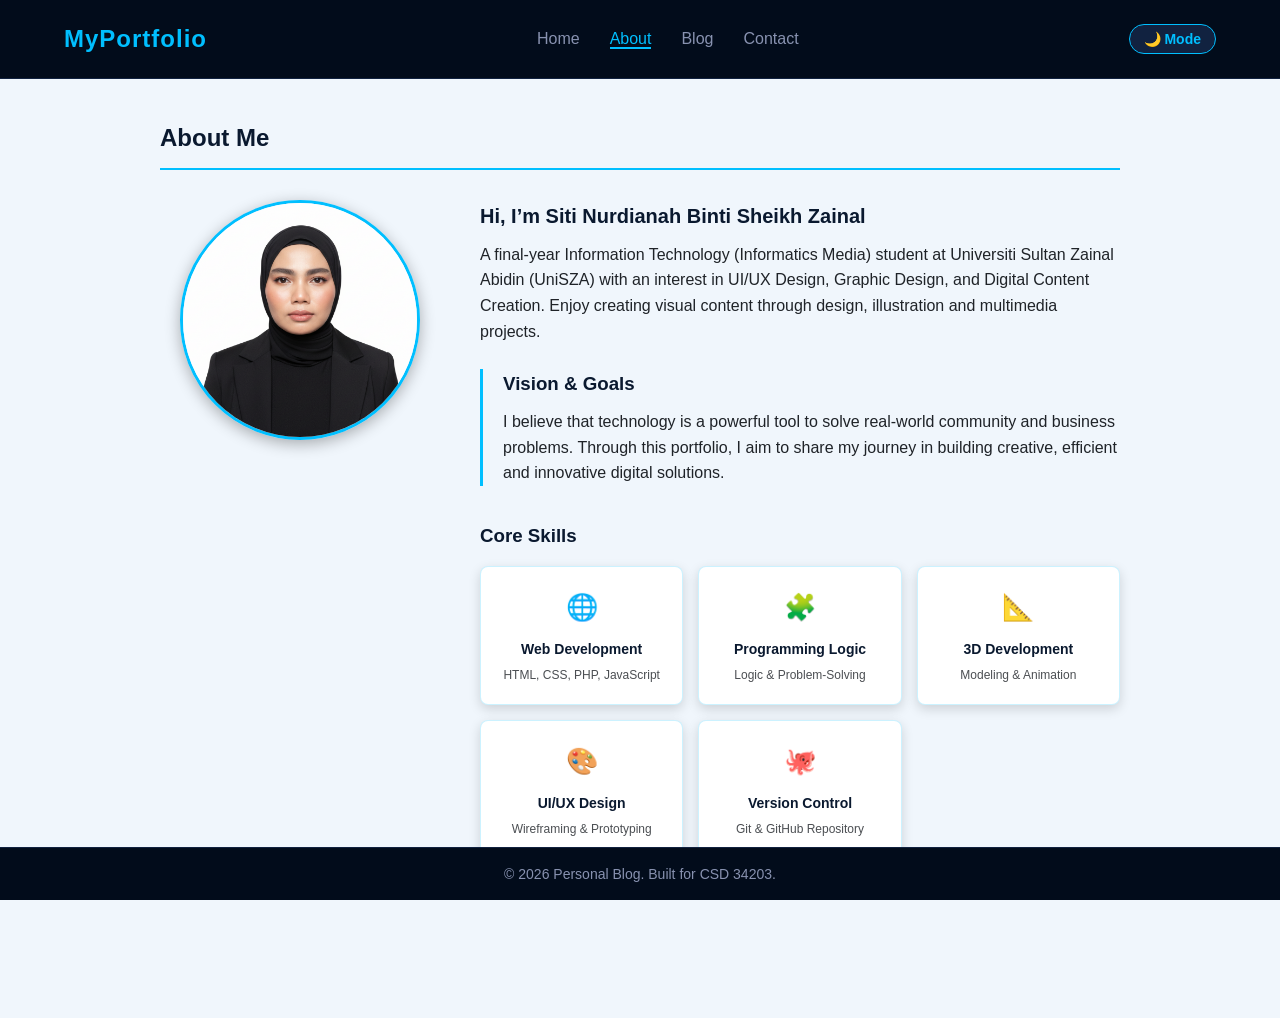
==== commit 34667543: "update about" ====
--- a/about.html
+++ b/about.html
@@ -33,7 +33,7 @@
                 
                 <div class="about-text">
                     <p class="intro-p">Hi, I’m <strong>Siti Nurdianah Binti Sheikh Zainal</strong></p>
-                    <p>A final-year Information Technology (Informatics Media) student at Universiti Sultan Zainal Abidin (UniSZA) with an interest in UI/UX Design, Graphic Design, and Digital Content Creation. Enjoy creating visual content through design, illustration, and multimedia projects.</p>
+                    <p>A final-year Information Technology (Informatics Media) student at Universiti Sultan Zainal Abidin (UniSZA) with an interest in UI/UX Design, Graphic Design, and Digital Content Creation. Enjoy creating visual content through design, illustration and multimedia projects.</p>
                     
                     <div class="vision-section">
                         <h3>Vision & Goals</h3>
@@ -46,7 +46,7 @@
                             <div class="skill-card">
                                 <div class="skill-icon">🌐</div>
                                 <h4>Web Development</h4>
-                                <p>HTML, CSS, JavaScript</p>
+                                <p>HTML, CSS, PHP, JavaScript</p>
                             </div>
                             <div class="skill-card">
                                 <div class="skill-icon">🧩</div>
